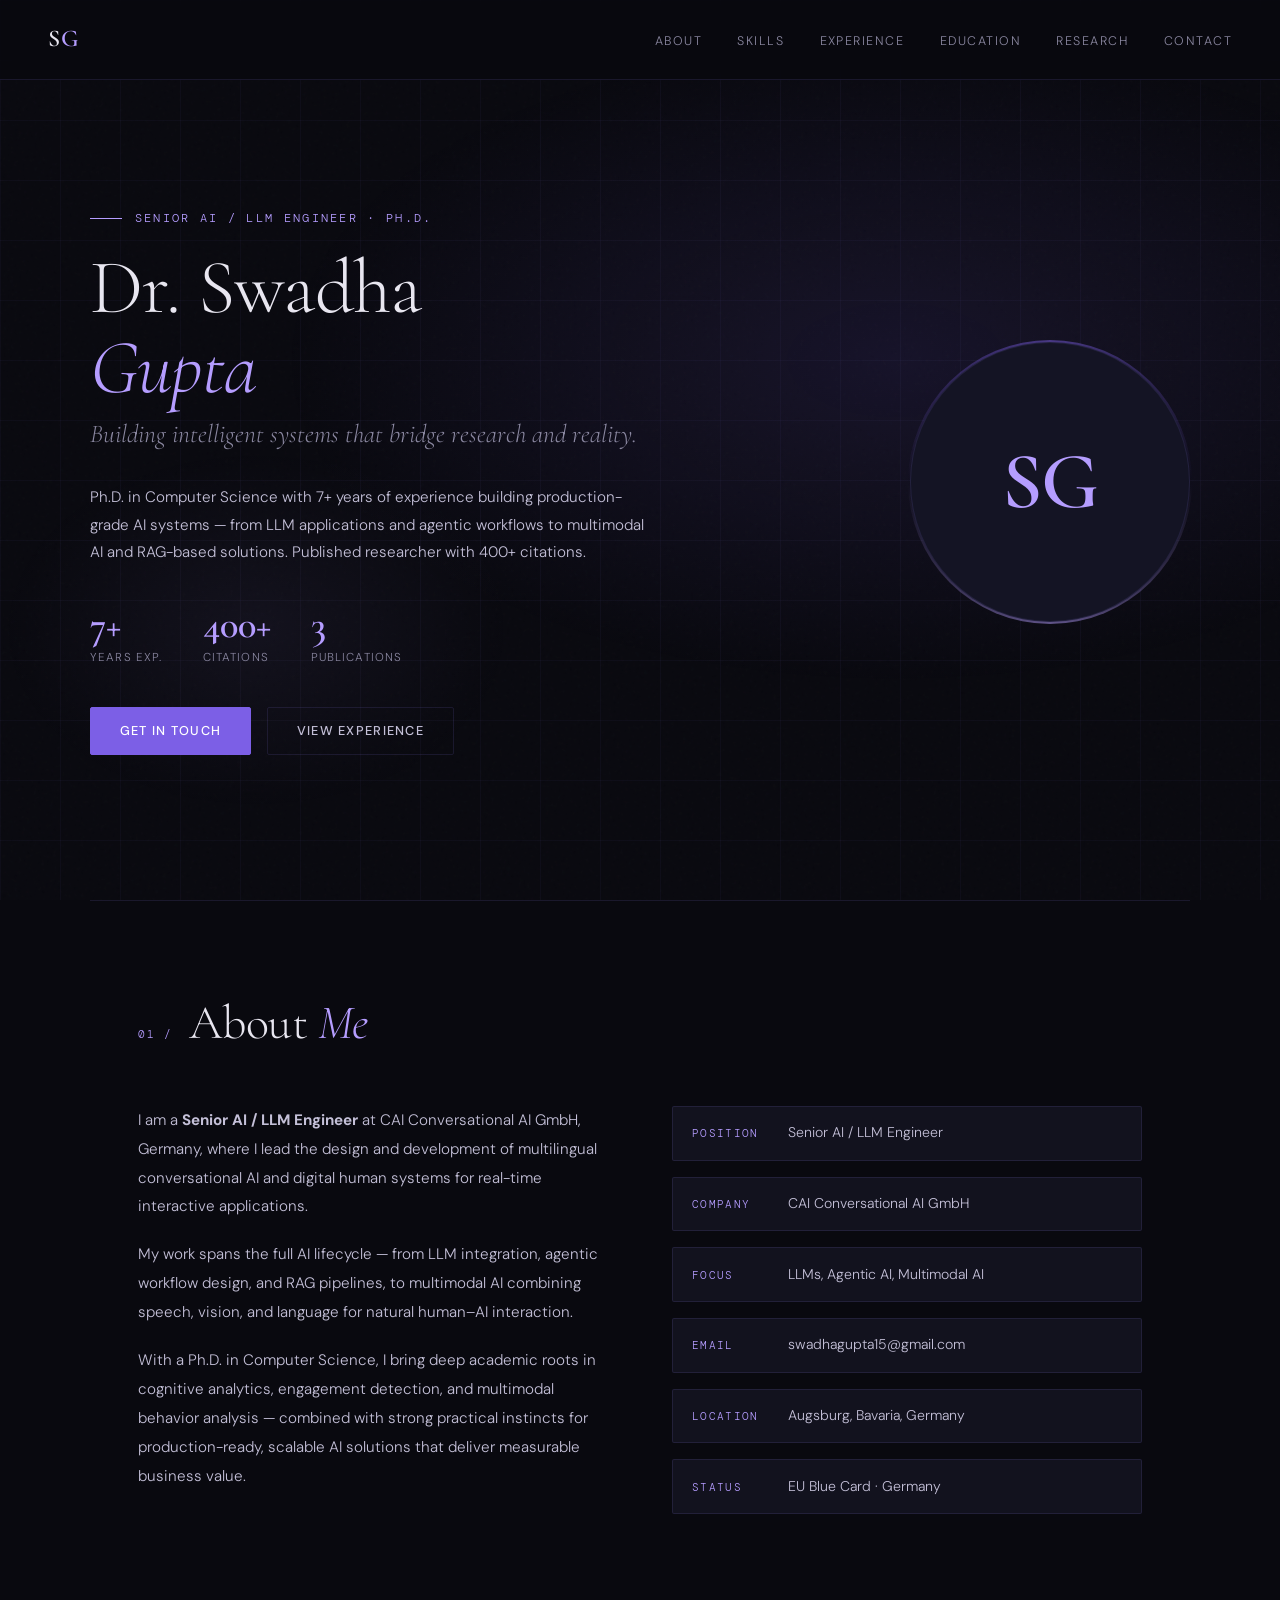
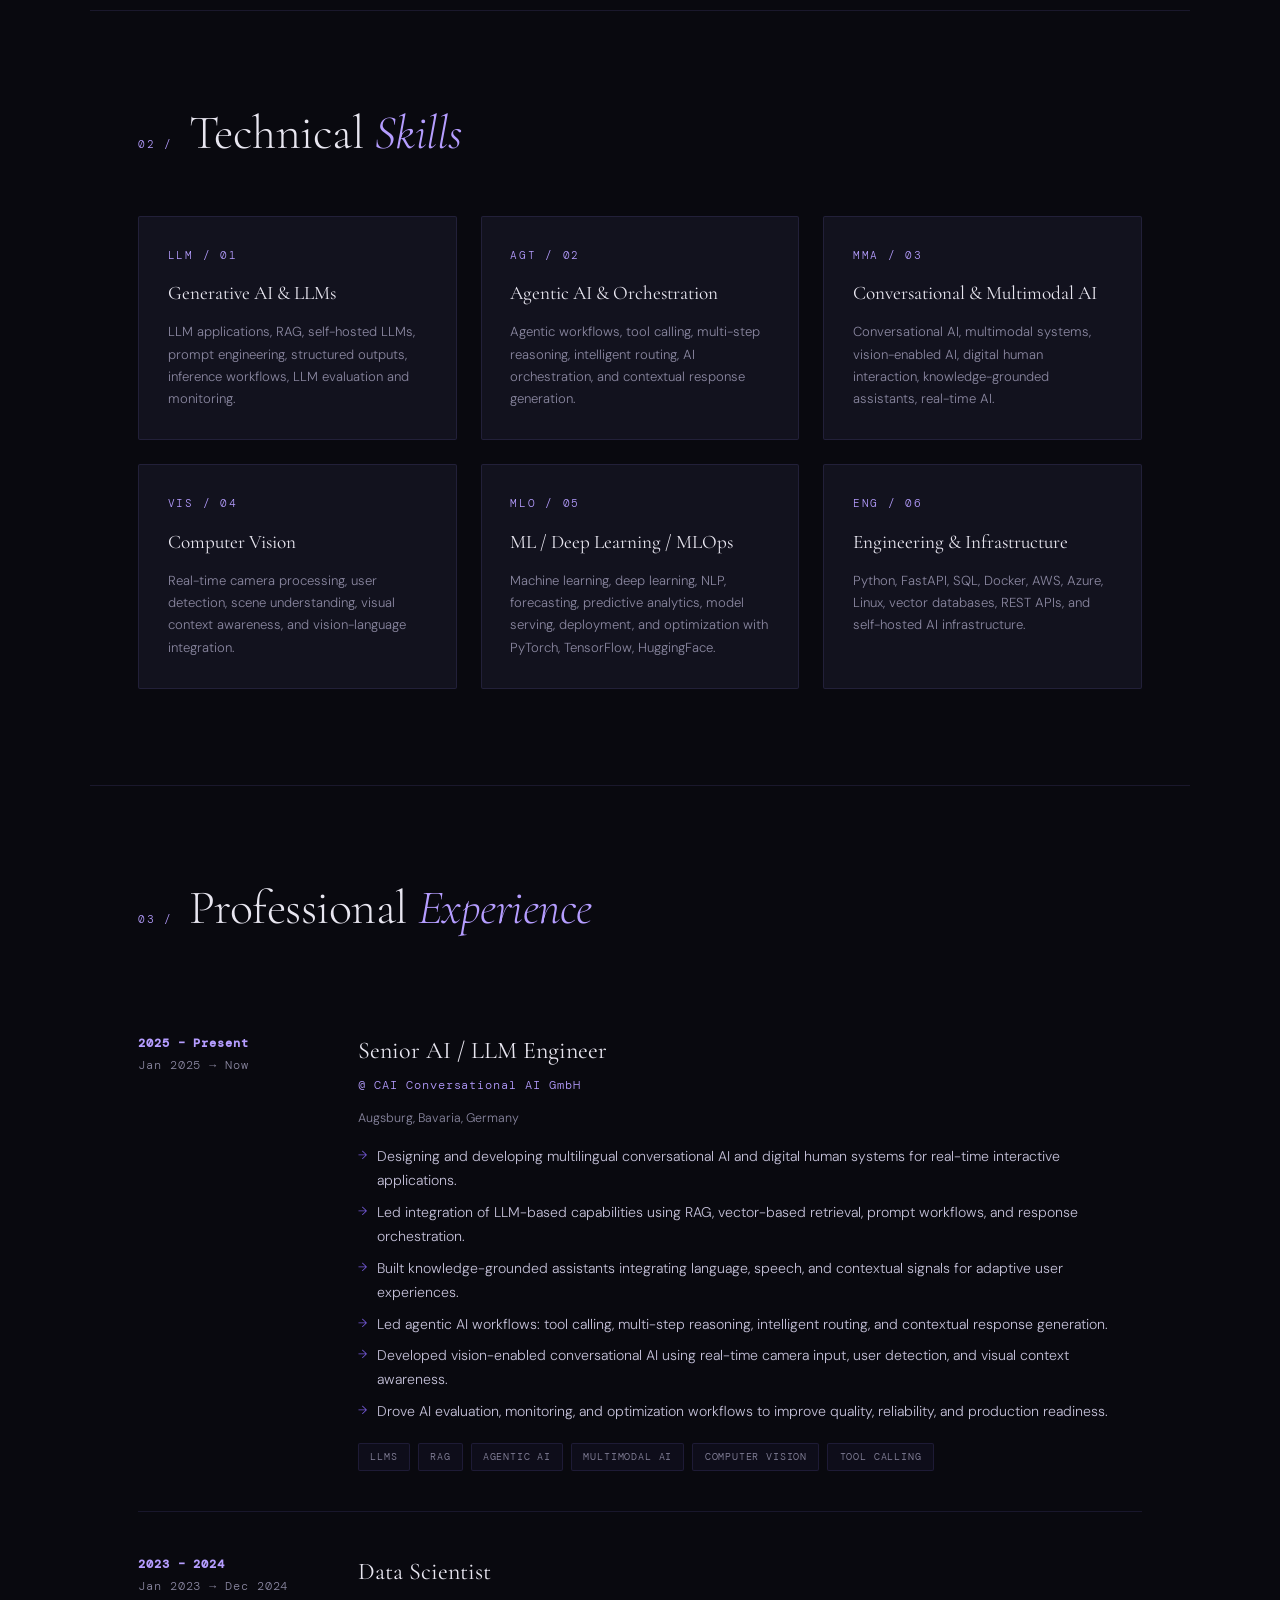
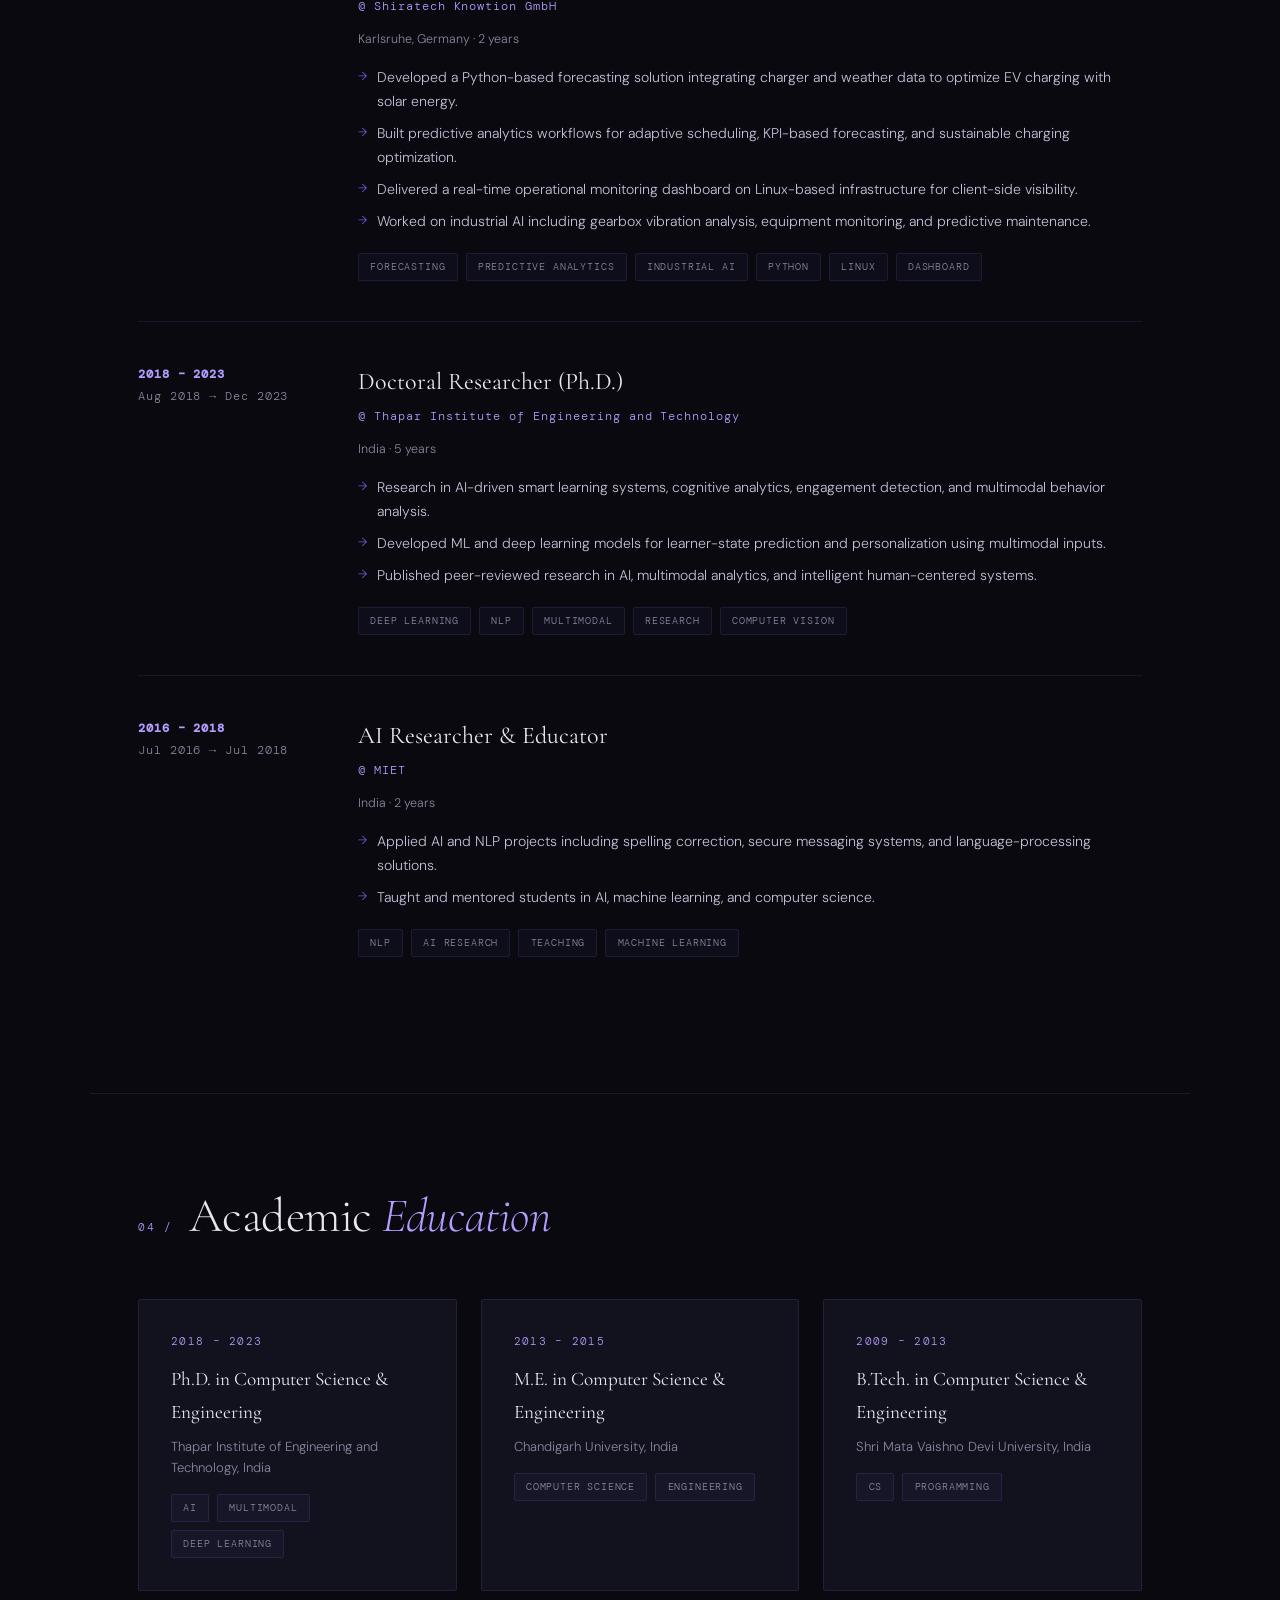
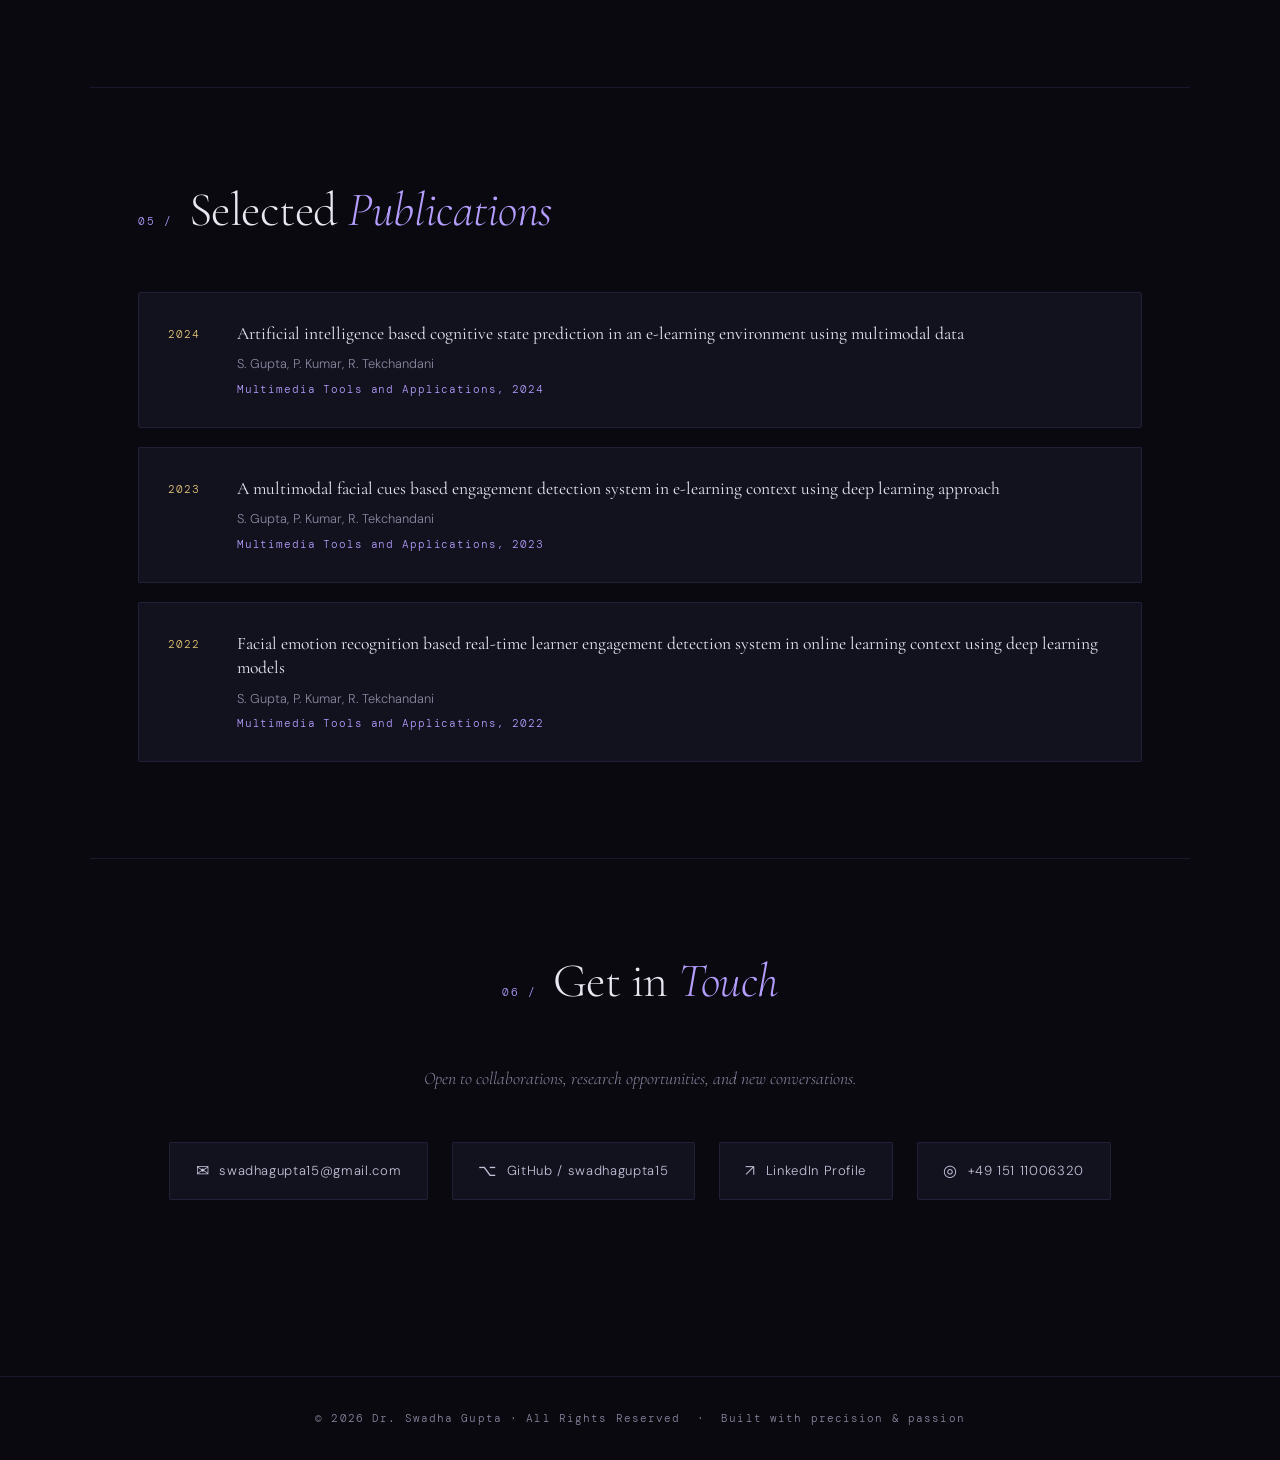
==== index.html @ 98a80d9b "index file added" ====
<!DOCTYPE html>
<html lang="en">
<head>
<meta charset="UTF-8">
<meta name="viewport" content="width=device-width, initial-scale=1.0">
<title>Dr. Swadha Gupta — Senior AI / LLM Engineer</title>
<link rel="preconnect" href="https://fonts.googleapis.com">
<link href="https://fonts.googleapis.com/css2?family=Cormorant+Garamond:ital,wght@0,300;0,400;0,600;1,300;1,400&family=DM+Mono:wght@300;400&family=DM+Sans:wght@300;400;500&display=swap" rel="stylesheet">
<style>
  :root {
    --bg: #09090f;
    --bg2: #0f0f1a;
    --bg3: #141424;
    --card: #12121e;
    --border: rgba(150,130,255,0.12);
    --accent: #b59dff;
    --accent2: #7c5fe6;
    --gold: #e8c97a;
    --text: #e8e6f0;
    --muted: #8a87a0;
    --soft: #c4c0d8;
    --glow: rgba(124, 95, 230, 0.18);
  }

  * { margin: 0; padding: 0; box-sizing: border-box; }

  html { scroll-behavior: smooth; }

  body {
    background: var(--bg);
    color: var(--text);
    font-family: 'DM Sans', sans-serif;
    font-weight: 300;
    overflow-x: hidden;
    line-height: 1.7;
  }

  /* Noise texture overlay */
  body::before {
    content: '';
    position: fixed;
    inset: 0;
    background-image: url("data:image/svg+xml,%3Csvg viewBox='0 0 256 256' xmlns='http://www.w3.org/2000/svg'%3E%3Cfilter id='noise'%3E%3CfeTurbulence type='fractalNoise' baseFrequency='0.9' numOctaves='4' stitchTiles='stitch'/%3E%3C/filter%3E%3Crect width='100%25' height='100%25' filter='url(%23noise)' opacity='0.04'/%3E%3C/svg%3E");
    pointer-events: none;
    z-index: 0;
    opacity: 0.5;
  }

  /* ---- NAV ---- */
  nav {
    position: fixed;
    top: 0; left: 0; right: 0;
    z-index: 100;
    padding: 1.2rem 3rem;
    display: flex;
    align-items: center;
    justify-content: space-between;
    background: rgba(9,9,15,0.85);
    backdrop-filter: blur(18px);
    border-bottom: 1px solid var(--border);
  }

  .nav-logo {
    font-family: 'Cormorant Garamond', serif;
    font-size: 1.5rem;
    font-weight: 600;
    letter-spacing: 0.05em;
    color: var(--text);
    text-decoration: none;
  }

  .nav-logo span { color: var(--accent); }

  .nav-links {
    display: flex;
    gap: 2.2rem;
    list-style: none;
  }

  .nav-links a {
    text-decoration: none;
    color: var(--muted);
    font-size: 0.78rem;
    letter-spacing: 0.12em;
    text-transform: uppercase;
    transition: color 0.2s;
  }

  .nav-links a:hover { color: var(--accent); }

  /* ---- HERO ---- */
  #hero {
    min-height: 100vh;
    display: flex;
    align-items: center;
    padding: 8rem 3rem 4rem;
    position: relative;
    overflow: hidden;
  }

  .hero-bg {
    position: absolute;
    inset: 0;
    background:
      radial-gradient(ellipse 80% 60% at 70% 40%, rgba(124,95,230,0.12) 0%, transparent 60%),
      radial-gradient(ellipse 40% 40% at 20% 70%, rgba(181,157,255,0.06) 0%, transparent 50%);
  }

  .hero-grid-lines {
    position: absolute;
    inset: 0;
    background-image:
      linear-gradient(rgba(150,130,255,0.04) 1px, transparent 1px),
      linear-gradient(90deg, rgba(150,130,255,0.04) 1px, transparent 1px);
    background-size: 60px 60px;
  }

  .hero-inner {
    position: relative;
    z-index: 1;
    max-width: 1100px;
    margin: 0 auto;
    width: 100%;
    display: grid;
    grid-template-columns: 1fr auto;
    gap: 4rem;
    align-items: center;
  }

  .hero-tag {
    font-family: 'DM Mono', monospace;
    font-size: 0.72rem;
    letter-spacing: 0.2em;
    color: var(--accent);
    text-transform: uppercase;
    margin-bottom: 1.2rem;
    display: flex;
    align-items: center;
    gap: 0.8rem;
  }

  .hero-tag::before {
    content: '';
    width: 2rem;
    height: 1px;
    background: var(--accent);
  }

  h1 {
    font-family: 'Cormorant Garamond', serif;
    font-size: clamp(3rem, 6vw, 5.5rem);
    font-weight: 300;
    line-height: 1.05;
    letter-spacing: -0.01em;
    margin-bottom: 0.2rem;
  }

  h1 em {
    font-style: italic;
    color: var(--accent);
  }

  .hero-subtitle {
    font-family: 'Cormorant Garamond', serif;
    font-size: clamp(1.2rem, 2.5vw, 1.6rem);
    font-weight: 300;
    color: var(--muted);
    font-style: italic;
    margin-bottom: 1.8rem;
  }

  .hero-desc {
    font-size: 0.95rem;
    color: var(--soft);
    max-width: 560px;
    line-height: 1.8;
    margin-bottom: 2.5rem;
  }

  .hero-stats {
    display: flex;
    gap: 2.5rem;
    margin-bottom: 2.5rem;
  }

  .stat {
    text-align: left;
  }

  .stat-num {
    font-family: 'Cormorant Garamond', serif;
    font-size: 2.4rem;
    font-weight: 600;
    color: var(--accent);
    line-height: 1;
  }

  .stat-label {
    font-size: 0.72rem;
    letter-spacing: 0.1em;
    color: var(--muted);
    text-transform: uppercase;
    margin-top: 0.2rem;
  }

  .hero-actions {
    display: flex;
    gap: 1rem;
    flex-wrap: wrap;
  }

  .btn {
    padding: 0.75rem 1.8rem;
    font-size: 0.8rem;
    letter-spacing: 0.1em;
    text-transform: uppercase;
    text-decoration: none;
    border-radius: 2px;
    transition: all 0.25s;
    display: inline-block;
    font-family: 'DM Sans', sans-serif;
    font-weight: 500;
  }

  .btn-primary {
    background: var(--accent2);
    color: #fff;
    border: 1px solid var(--accent2);
  }

  .btn-primary:hover {
    background: var(--accent);
    border-color: var(--accent);
    transform: translateY(-2px);
    box-shadow: 0 8px 30px rgba(124,95,230,0.35);
  }

  .btn-outline {
    background: transparent;
    color: var(--soft);
    border: 1px solid var(--border);
  }

  .btn-outline:hover {
    border-color: var(--accent);
    color: var(--accent);
    transform: translateY(-2px);
  }

  .hero-avatar {
    width: 280px;
    height: 280px;
    border-radius: 50%;
    border: 1px solid var(--border);
    background: var(--bg3);
    display: flex;
    align-items: center;
    justify-content: center;
    position: relative;
    flex-shrink: 0;
  }

  .hero-avatar::before {
    content: '';
    position: absolute;
    inset: -3px;
    border-radius: 50%;
    background: conic-gradient(from 0deg, var(--accent2), transparent, var(--accent), transparent, var(--accent2));
    z-index: -1;
    animation: spin 8s linear infinite;
    opacity: 0.5;
  }

  @keyframes spin { to { transform: rotate(360deg); } }

  .avatar-initials {
    font-family: 'Cormorant Garamond', serif;
    font-size: 5rem;
    font-weight: 600;
    color: var(--accent);
    letter-spacing: -0.02em;
  }

  /* ---- SECTIONS ---- */
  section {
    padding: 6rem 3rem;
    max-width: 1100px;
    margin: 0 auto;
  }

  .section-header {
    display: flex;
    align-items: baseline;
    gap: 1rem;
    margin-bottom: 3.5rem;
  }

  .section-num {
    font-family: 'DM Mono', monospace;
    font-size: 0.7rem;
    color: var(--accent);
    letter-spacing: 0.15em;
  }

  h2 {
    font-family: 'Cormorant Garamond', serif;
    font-size: clamp(2rem, 4vw, 3rem);
    font-weight: 300;
    line-height: 1.1;
    letter-spacing: -0.01em;
  }

  h2 em {
    font-style: italic;
    color: var(--accent);
  }

  /* ---- ABOUT ---- */
  #about { border-top: 1px solid var(--border); }

  .about-grid {
    display: grid;
    grid-template-columns: 1fr 1fr;
    gap: 4rem;
  }

  .about-text p {
    font-size: 0.95rem;
    color: var(--soft);
    line-height: 1.9;
    margin-bottom: 1.2rem;
  }

  .about-details {
    display: flex;
    flex-direction: column;
    gap: 1rem;
  }

  .detail-row {
    display: flex;
    align-items: baseline;
    gap: 1rem;
    padding: 0.9rem 1.2rem;
    border: 1px solid var(--border);
    border-radius: 2px;
    background: var(--card);
  }

  .detail-key {
    font-family: 'DM Mono', monospace;
    font-size: 0.68rem;
    color: var(--accent);
    letter-spacing: 0.12em;
    text-transform: uppercase;
    min-width: 80px;
  }

  .detail-val {
    font-size: 0.88rem;
    color: var(--soft);
  }

  /* ---- SKILLS ---- */
  #skills { border-top: 1px solid var(--border); }

  .skills-grid {
    display: grid;
    grid-template-columns: repeat(3, 1fr);
    gap: 1.5rem;
  }

  .skill-card {
    padding: 1.8rem;
    border: 1px solid var(--border);
    border-radius: 2px;
    background: var(--card);
    transition: all 0.3s;
    position: relative;
    overflow: hidden;
  }

  .skill-card::before {
    content: '';
    position: absolute;
    top: 0; left: 0;
    width: 3px; height: 100%;
    background: var(--accent2);
    opacity: 0;
    transition: opacity 0.3s;
  }

  .skill-card:hover {
    border-color: rgba(150,130,255,0.25);
    transform: translateY(-3px);
    box-shadow: 0 12px 40px rgba(124,95,230,0.12);
  }

  .skill-card:hover::before { opacity: 1; }

  .skill-icon {
    font-family: 'DM Mono', monospace;
    font-size: 0.7rem;
    color: var(--accent);
    letter-spacing: 0.15em;
    margin-bottom: 0.8rem;
    display: flex;
    align-items: center;
    gap: 0.5rem;
  }

  .skill-card h3 {
    font-family: 'Cormorant Garamond', serif;
    font-size: 1.2rem;
    font-weight: 400;
    margin-bottom: 0.7rem;
    color: var(--text);
  }

  .skill-card p {
    font-size: 0.82rem;
    color: var(--muted);
    line-height: 1.7;
  }

  /* ---- EXPERIENCE ---- */
  #experience { border-top: 1px solid var(--border); }

  .exp-list { display: flex; flex-direction: column; gap: 0; }

  .exp-item {
    display: grid;
    grid-template-columns: 180px 1fr;
    gap: 2.5rem;
    padding: 2.5rem 0;
    border-bottom: 1px solid var(--border);
    position: relative;
  }

  .exp-item:last-child { border-bottom: none; }

  .exp-date {
    font-family: 'DM Mono', monospace;
    font-size: 0.72rem;
    color: var(--muted);
    letter-spacing: 0.08em;
    padding-top: 0.2rem;
    line-height: 1.6;
  }

  .exp-date strong {
    display: block;
    color: var(--accent);
    font-size: 0.78rem;
    margin-bottom: 0.2rem;
  }

  .exp-body h3 {
    font-family: 'Cormorant Garamond', serif;
    font-size: 1.5rem;
    font-weight: 400;
    margin-bottom: 0.2rem;
  }

  .exp-company {
    font-family: 'DM Mono', monospace;
    font-size: 0.75rem;
    color: var(--accent);
    letter-spacing: 0.08em;
    margin-bottom: 0.8rem;
  }

  .exp-loc {
    font-size: 0.78rem;
    color: var(--muted);
    margin-bottom: 1rem;
  }

  .exp-points { list-style: none; margin-bottom: 1.2rem; }

  .exp-points li {
    font-size: 0.88rem;
    color: var(--soft);
    line-height: 1.7;
    margin-bottom: 0.5rem;
    padding-left: 1.2rem;
    position: relative;
  }

  .exp-points li::before {
    content: '→';
    position: absolute;
    left: 0;
    color: var(--accent2);
    font-size: 0.75rem;
  }

  .tags {
    display: flex;
    flex-wrap: wrap;
    gap: 0.5rem;
    margin-top: 1rem;
  }

  .tag {
    font-family: 'DM Mono', monospace;
    font-size: 0.65rem;
    letter-spacing: 0.08em;
    padding: 0.25rem 0.7rem;
    border: 1px solid var(--border);
    border-radius: 2px;
    color: var(--muted);
    text-transform: uppercase;
    background: rgba(124,95,230,0.05);
  }

  /* ---- EDUCATION ---- */
  #education { border-top: 1px solid var(--border); }

  .edu-grid {
    display: grid;
    grid-template-columns: repeat(3, 1fr);
    gap: 1.5rem;
  }

  .edu-card {
    padding: 2rem;
    border: 1px solid var(--border);
    background: var(--card);
    border-radius: 2px;
    transition: all 0.3s;
  }

  .edu-card:hover {
    border-color: rgba(150,130,255,0.25);
    transform: translateY(-3px);
  }

  .edu-year {
    font-family: 'DM Mono', monospace;
    font-size: 0.68rem;
    color: var(--accent);
    letter-spacing: 0.12em;
    margin-bottom: 0.8rem;
  }

  .edu-card h3 {
    font-family: 'Cormorant Garamond', serif;
    font-size: 1.2rem;
    font-weight: 400;
    margin-bottom: 0.5rem;
  }

  .edu-inst {
    font-size: 0.82rem;
    color: var(--muted);
    line-height: 1.6;
  }

  /* ---- PUBLICATIONS ---- */
  #publications { border-top: 1px solid var(--border); }

  .pub-list { display: flex; flex-direction: column; gap: 1.2rem; }

  .pub-item {
    padding: 1.8rem;
    border: 1px solid var(--border);
    background: var(--card);
    border-radius: 2px;
    display: grid;
    grid-template-columns: auto 1fr;
    gap: 1.5rem;
    align-items: start;
    transition: all 0.3s;
  }

  .pub-item:hover {
    border-color: rgba(150,130,255,0.25);
    transform: translateX(4px);
  }

  .pub-year {
    font-family: 'DM Mono', monospace;
    font-size: 0.7rem;
    color: var(--gold);
    letter-spacing: 0.1em;
    min-width: 45px;
    padding-top: 0.2rem;
  }

  .pub-item h3 {
    font-family: 'Cormorant Garamond', serif;
    font-size: 1.1rem;
    font-weight: 400;
    margin-bottom: 0.4rem;
    line-height: 1.4;
  }

  .pub-authors {
    font-size: 0.8rem;
    color: var(--muted);
    margin-bottom: 0.3rem;
  }

  .pub-journal {
    font-family: 'DM Mono', monospace;
    font-size: 0.68rem;
    color: var(--accent);
    letter-spacing: 0.08em;
  }

  /* ---- CONTACT ---- */
  #contact {
    border-top: 1px solid var(--border);
    text-align: center;
    padding: 6rem 3rem 8rem;
  }

  #contact .section-header { justify-content: center; }

  .contact-subtitle {
    font-family: 'Cormorant Garamond', serif;
    font-size: 1.1rem;
    font-style: italic;
    color: var(--muted);
    margin-bottom: 3rem;
  }

  .contact-links {
    display: flex;
    justify-content: center;
    gap: 1.5rem;
    flex-wrap: wrap;
    margin-bottom: 3rem;
  }

  .contact-link {
    display: flex;
    align-items: center;
    gap: 0.6rem;
    padding: 0.9rem 1.6rem;
    border: 1px solid var(--border);
    border-radius: 2px;
    text-decoration: none;
    color: var(--soft);
    font-size: 0.82rem;
    background: var(--card);
    transition: all 0.25s;
    letter-spacing: 0.05em;
  }

  .contact-link:hover {
    border-color: var(--accent);
    color: var(--accent);
    transform: translateY(-2px);
    box-shadow: 0 8px 25px rgba(124,95,230,0.15);
  }

  .contact-icon {
    font-size: 1rem;
  }

  /* ---- FOOTER ---- */
  footer {
    text-align: center;
    padding: 2rem;
    border-top: 1px solid var(--border);
    font-family: 'DM Mono', monospace;
    font-size: 0.7rem;
    color: var(--muted);
    letter-spacing: 0.1em;
  }

  footer a { color: var(--accent); text-decoration: none; }

  /* ---- ANIMATIONS ---- */
  @keyframes fadeUp {
    from { opacity: 0; transform: translateY(30px); }
    to { opacity: 1; transform: translateY(0); }
  }

  .hero-inner > * {
    animation: fadeUp 0.8s ease forwards;
    opacity: 0;
  }

  .hero-left { animation-delay: 0.1s !important; }
  .hero-right { animation-delay: 0.4s !important; }

  /* Scroll indicator */
  .scroll-line {
    position: fixed;
    top: 0; left: 0;
    height: 2px;
    background: linear-gradient(90deg, var(--accent2), var(--accent));
    z-index: 200;
    transition: width 0.1s;
    width: 0%;
  }

  /* Responsive */
  @media (max-width: 900px) {
    nav { padding: 1rem 1.5rem; }
    .nav-links { display: none; }
    section { padding: 4rem 1.5rem; }
    #hero { padding: 6rem 1.5rem 3rem; }
    .hero-inner { grid-template-columns: 1fr; gap: 2rem; }
    .hero-avatar { width: 200px; height: 200px; margin: 0 auto; }
    .hero-right { order: -1; }
    .avatar-initials { font-size: 3.5rem; }
    .about-grid { grid-template-columns: 1fr; }
    .skills-grid { grid-template-columns: 1fr 1fr; }
    .edu-grid { grid-template-columns: 1fr; }
    .exp-item { grid-template-columns: 1fr; gap: 0.5rem; }
  }

  @media (max-width: 600px) {
    .skills-grid { grid-template-columns: 1fr; }
    .hero-stats { gap: 1.5rem; }
    h1 { font-size: 2.5rem; }
  }
</style>
</head>
<body>

<div class="scroll-line" id="scrollLine"></div>

<nav>
  <a href="#hero" class="nav-logo">S<span>G</span></a>
  <ul class="nav-links">
    <li><a href="#about">About</a></li>
    <li><a href="#skills">Skills</a></li>
    <li><a href="#experience">Experience</a></li>
    <li><a href="#education">Education</a></li>
    <li><a href="#publications">Research</a></li>
    <li><a href="#contact">Contact</a></li>
  </ul>
</nav>

<!-- HERO -->
<div id="hero">
  <div class="hero-bg"></div>
  <div class="hero-grid-lines"></div>
  <div class="hero-inner">
    <div class="hero-left">
      <div class="hero-tag">Senior AI / LLM Engineer · Ph.D.</div>
      <h1>Dr. Swadha<br><em>Gupta</em></h1>
      <p class="hero-subtitle">Building intelligent systems that bridge research and reality.</p>
      <p class="hero-desc">
        Ph.D. in Computer Science with 7+ years of experience building production-grade AI systems — from LLM applications and agentic workflows to multimodal AI and RAG-based solutions. Published researcher with 400+ citations.
      </p>
      <div class="hero-stats">
        <div class="stat">
          <div class="stat-num">7+</div>
          <div class="stat-label">Years Exp.</div>
        </div>
        <div class="stat">
          <div class="stat-num">400+</div>
          <div class="stat-label">Citations</div>
        </div>
        <div class="stat">
          <div class="stat-num">3</div>
          <div class="stat-label">Publications</div>
        </div>
      </div>
      <div class="hero-actions">
        <a href="#contact" class="btn btn-primary">Get in Touch</a>
        <a href="#experience" class="btn btn-outline">View Experience</a>
      </div>
    </div>
    <div class="hero-right">
      <div class="hero-avatar">
        <span class="avatar-initials">SG</span>
      </div>
    </div>
  </div>
</div>

<!-- ABOUT -->
<section id="about">
  <div class="section-header">
    <span class="section-num">01 /</span>
    <h2>About <em>Me</em></h2>
  </div>
  <div class="about-grid">
    <div class="about-text">
      <p>
        I am a <strong>Senior AI / LLM Engineer</strong> at CAI Conversational AI GmbH, Germany, where I lead the design and development of multilingual conversational AI and digital human systems for real-time interactive applications.
      </p>
      <p>
        My work spans the full AI lifecycle — from LLM integration, agentic workflow design, and RAG pipelines, to multimodal AI combining speech, vision, and language for natural human–AI interaction.
      </p>
      <p>
        With a Ph.D. in Computer Science, I bring deep academic roots in cognitive analytics, engagement detection, and multimodal behavior analysis — combined with strong practical instincts for production-ready, scalable AI solutions that deliver measurable business value.
      </p>
    </div>
    <div class="about-details">
      <div class="detail-row">
        <span class="detail-key">Position</span>
        <span class="detail-val">Senior AI / LLM Engineer</span>
      </div>
      <div class="detail-row">
        <span class="detail-key">Company</span>
        <span class="detail-val">CAI Conversational AI GmbH</span>
      </div>
      <div class="detail-row">
        <span class="detail-key">Focus</span>
        <span class="detail-val">LLMs, Agentic AI, Multimodal AI</span>
      </div>
      <div class="detail-row">
        <span class="detail-key">Email</span>
        <span class="detail-val">swadhagupta15@gmail.com</span>
      </div>
      <div class="detail-row">
        <span class="detail-key">Location</span>
        <span class="detail-val">Augsburg, Bavaria, Germany</span>
      </div>
      <div class="detail-row">
        <span class="detail-key">Status</span>
        <span class="detail-val">EU Blue Card · Germany</span>
      </div>
    </div>
  </div>
</section>

<!-- SKILLS -->
<section id="skills">
  <div class="section-header">
    <span class="section-num">02 /</span>
    <h2>Technical <em>Skills</em></h2>
  </div>
  <div class="skills-grid">
    <div class="skill-card">
      <div class="skill-icon">LLM / 01</div>
      <h3>Generative AI & LLMs</h3>
      <p>LLM applications, RAG, self-hosted LLMs, prompt engineering, structured outputs, inference workflows, LLM evaluation and monitoring.</p>
    </div>
    <div class="skill-card">
      <div class="skill-icon">AGT / 02</div>
      <h3>Agentic AI & Orchestration</h3>
      <p>Agentic workflows, tool calling, multi-step reasoning, intelligent routing, AI orchestration, and contextual response generation.</p>
    </div>
    <div class="skill-card">
      <div class="skill-icon">MMA / 03</div>
      <h3>Conversational & Multimodal AI</h3>
      <p>Conversational AI, multimodal systems, vision-enabled AI, digital human interaction, knowledge-grounded assistants, real-time AI.</p>
    </div>
    <div class="skill-card">
      <div class="skill-icon">VIS / 04</div>
      <h3>Computer Vision</h3>
      <p>Real-time camera processing, user detection, scene understanding, visual context awareness, and vision-language integration.</p>
    </div>
    <div class="skill-card">
      <div class="skill-icon">MLO / 05</div>
      <h3>ML / Deep Learning / MLOps</h3>
      <p>Machine learning, deep learning, NLP, forecasting, predictive analytics, model serving, deployment, and optimization with PyTorch, TensorFlow, HuggingFace.</p>
    </div>
    <div class="skill-card">
      <div class="skill-icon">ENG / 06</div>
      <h3>Engineering & Infrastructure</h3>
      <p>Python, FastAPI, SQL, Docker, AWS, Azure, Linux, vector databases, REST APIs, and self-hosted AI infrastructure.</p>
    </div>
  </div>
</section>

<!-- EXPERIENCE -->
<section id="experience">
  <div class="section-header">
    <span class="section-num">03 /</span>
    <h2>Professional <em>Experience</em></h2>
  </div>
  <div class="exp-list">

    <div class="exp-item">
      <div class="exp-date">
        <strong>2025 – Present</strong>
        Jan 2025 → Now
      </div>
      <div class="exp-body">
        <h3>Senior AI / LLM Engineer</h3>
        <div class="exp-company">@ CAI Conversational AI GmbH</div>
        <div class="exp-loc">Augsburg, Bavaria, Germany</div>
        <ul class="exp-points">
          <li>Designing and developing multilingual conversational AI and digital human systems for real-time interactive applications.</li>
          <li>Led integration of LLM-based capabilities using RAG, vector-based retrieval, prompt workflows, and response orchestration.</li>
          <li>Built knowledge-grounded assistants integrating language, speech, and contextual signals for adaptive user experiences.</li>
          <li>Led agentic AI workflows: tool calling, multi-step reasoning, intelligent routing, and contextual response generation.</li>
          <li>Developed vision-enabled conversational AI using real-time camera input, user detection, and visual context awareness.</li>
          <li>Drove AI evaluation, monitoring, and optimization workflows to improve quality, reliability, and production readiness.</li>
        </ul>
        <div class="tags">
          <span class="tag">LLMs</span>
          <span class="tag">RAG</span>
          <span class="tag">Agentic AI</span>
          <span class="tag">Multimodal AI</span>
          <span class="tag">Computer Vision</span>
          <span class="tag">Tool Calling</span>
        </div>
      </div>
    </div>

    <div class="exp-item">
      <div class="exp-date">
        <strong>2023 – 2024</strong>
        Jan 2023 → Dec 2024
      </div>
      <div class="exp-body">
        <h3>Data Scientist</h3>
        <div class="exp-company">@ Shiratech Knowtion GmbH</div>
        <div class="exp-loc">Karlsruhe, Germany · 2 years</div>
        <ul class="exp-points">
          <li>Developed a Python-based forecasting solution integrating charger and weather data to optimize EV charging with solar energy.</li>
          <li>Built predictive analytics workflows for adaptive scheduling, KPI-based forecasting, and sustainable charging optimization.</li>
          <li>Delivered a real-time operational monitoring dashboard on Linux-based infrastructure for client-side visibility.</li>
          <li>Worked on industrial AI including gearbox vibration analysis, equipment monitoring, and predictive maintenance.</li>
        </ul>
        <div class="tags">
          <span class="tag">Forecasting</span>
          <span class="tag">Predictive Analytics</span>
          <span class="tag">Industrial AI</span>
          <span class="tag">Python</span>
          <span class="tag">Linux</span>
          <span class="tag">Dashboard</span>
        </div>
      </div>
    </div>

    <div class="exp-item">
      <div class="exp-date">
        <strong>2018 – 2023</strong>
        Aug 2018 → Dec 2023
      </div>
      <div class="exp-body">
        <h3>Doctoral Researcher (Ph.D.)</h3>
        <div class="exp-company">@ Thapar Institute of Engineering and Technology</div>
        <div class="exp-loc">India · 5 years</div>
        <ul class="exp-points">
          <li>Research in AI-driven smart learning systems, cognitive analytics, engagement detection, and multimodal behavior analysis.</li>
          <li>Developed ML and deep learning models for learner-state prediction and personalization using multimodal inputs.</li>
          <li>Published peer-reviewed research in AI, multimodal analytics, and intelligent human-centered systems.</li>
        </ul>
        <div class="tags">
          <span class="tag">Deep Learning</span>
          <span class="tag">NLP</span>
          <span class="tag">Multimodal</span>
          <span class="tag">Research</span>
          <span class="tag">Computer Vision</span>
        </div>
      </div>
    </div>

    <div class="exp-item">
      <div class="exp-date">
        <strong>2016 – 2018</strong>
        Jul 2016 → Jul 2018
      </div>
      <div class="exp-body">
        <h3>AI Researcher & Educator</h3>
        <div class="exp-company">@ MIET</div>
        <div class="exp-loc">India · 2 years</div>
        <ul class="exp-points">
          <li>Applied AI and NLP projects including spelling correction, secure messaging systems, and language-processing solutions.</li>
          <li>Taught and mentored students in AI, machine learning, and computer science.</li>
        </ul>
        <div class="tags">
          <span class="tag">NLP</span>
          <span class="tag">AI Research</span>
          <span class="tag">Teaching</span>
          <span class="tag">Machine Learning</span>
        </div>
      </div>
    </div>

  </div>
</section>

<!-- EDUCATION -->
<section id="education">
  <div class="section-header">
    <span class="section-num">04 /</span>
    <h2>Academic <em>Education</em></h2>
  </div>
  <div class="edu-grid">
    <div class="edu-card">
      <div class="edu-year">2018 – 2023</div>
      <h3>Ph.D. in Computer Science & Engineering</h3>
      <div class="edu-inst">Thapar Institute of Engineering and Technology, India</div>
      <div class="tags" style="margin-top:1rem;">
        <span class="tag">AI</span>
        <span class="tag">Multimodal</span>
        <span class="tag">Deep Learning</span>
      </div>
    </div>
    <div class="edu-card">
      <div class="edu-year">2013 – 2015</div>
      <h3>M.E. in Computer Science & Engineering</h3>
      <div class="edu-inst">Chandigarh University, India</div>
      <div class="tags" style="margin-top:1rem;">
        <span class="tag">Computer Science</span>
        <span class="tag">Engineering</span>
      </div>
    </div>
    <div class="edu-card">
      <div class="edu-year">2009 – 2013</div>
      <h3>B.Tech. in Computer Science & Engineering</h3>
      <div class="edu-inst">Shri Mata Vaishno Devi University, India</div>
      <div class="tags" style="margin-top:1rem;">
        <span class="tag">CS</span>
        <span class="tag">Programming</span>
      </div>
    </div>
  </div>
</section>

<!-- PUBLICATIONS -->
<section id="publications">
  <div class="section-header">
    <span class="section-num">05 /</span>
    <h2>Selected <em>Publications</em></h2>
  </div>
  <div class="pub-list">
    <div class="pub-item">
      <div class="pub-year">2024</div>
      <div>
        <h3>Artificial intelligence based cognitive state prediction in an e-learning environment using multimodal data</h3>
        <div class="pub-authors">S. Gupta, P. Kumar, R. Tekchandani</div>
        <div class="pub-journal">Multimedia Tools and Applications, 2024</div>
      </div>
    </div>
    <div class="pub-item">
      <div class="pub-year">2023</div>
      <div>
        <h3>A multimodal facial cues based engagement detection system in e-learning context using deep learning approach</h3>
        <div class="pub-authors">S. Gupta, P. Kumar, R. Tekchandani</div>
        <div class="pub-journal">Multimedia Tools and Applications, 2023</div>
      </div>
    </div>
    <div class="pub-item">
      <div class="pub-year">2022</div>
      <div>
        <h3>Facial emotion recognition based real-time learner engagement detection system in online learning context using deep learning models</h3>
        <div class="pub-authors">S. Gupta, P. Kumar, R. Tekchandani</div>
        <div class="pub-journal">Multimedia Tools and Applications, 2022</div>
      </div>
    </div>
  </div>
</section>

<!-- CONTACT -->
<section id="contact">
  <div class="section-header">
    <span class="section-num">06 /</span>
    <h2>Get in <em>Touch</em></h2>
  </div>
  <p class="contact-subtitle">Open to collaborations, research opportunities, and new conversations.</p>
  <div class="contact-links">
    <a href="mailto:swadhagupta15@gmail.com" class="contact-link">
      <span class="contact-icon">✉</span> swadhagupta15@gmail.com
    </a>
    <a href="https://github.com/swadhagupta15" target="_blank" class="contact-link">
      <span class="contact-icon">⌥</span> GitHub / swadhagupta15
    </a>
    <a href="https://www.linkedin.com/in/swadha-gupta" target="_blank" class="contact-link">
      <span class="contact-icon">↗</span> LinkedIn Profile
    </a>
    <a href="tel:+4915111006320" class="contact-link">
      <span class="contact-icon">◎</span> +49 151 11006320
    </a>
  </div>
</section>

<footer>
  © 2026 Dr. Swadha Gupta · All Rights Reserved &nbsp;·&nbsp; Built with precision &amp; passion
</footer>

<script>
  // Scroll progress bar
  window.addEventListener('scroll', () => {
    const winScroll = document.documentElement.scrollTop;
    const height = document.documentElement.scrollHeight - document.documentElement.clientHeight;
    const scrolled = (winScroll / height) * 100;
    document.getElementById('scrollLine').style.width = scrolled + '%';
  });

  // Fade-in on scroll
  const observer = new IntersectionObserver((entries) => {
    entries.forEach(entry => {
      if (entry.isIntersecting) {
        entry.target.style.animation = 'fadeUp 0.6s ease forwards';
        entry.target.style.opacity = '0';
        observer.unobserve(entry.target);
      }
    });
  }, { threshold: 0.1 });

  document.querySelectorAll('.skill-card, .exp-item, .edu-card, .pub-item, .detail-row').forEach(el => {
    el.style.opacity = '0';
    observer.observe(el);
  });
</script>
</body>
</html>
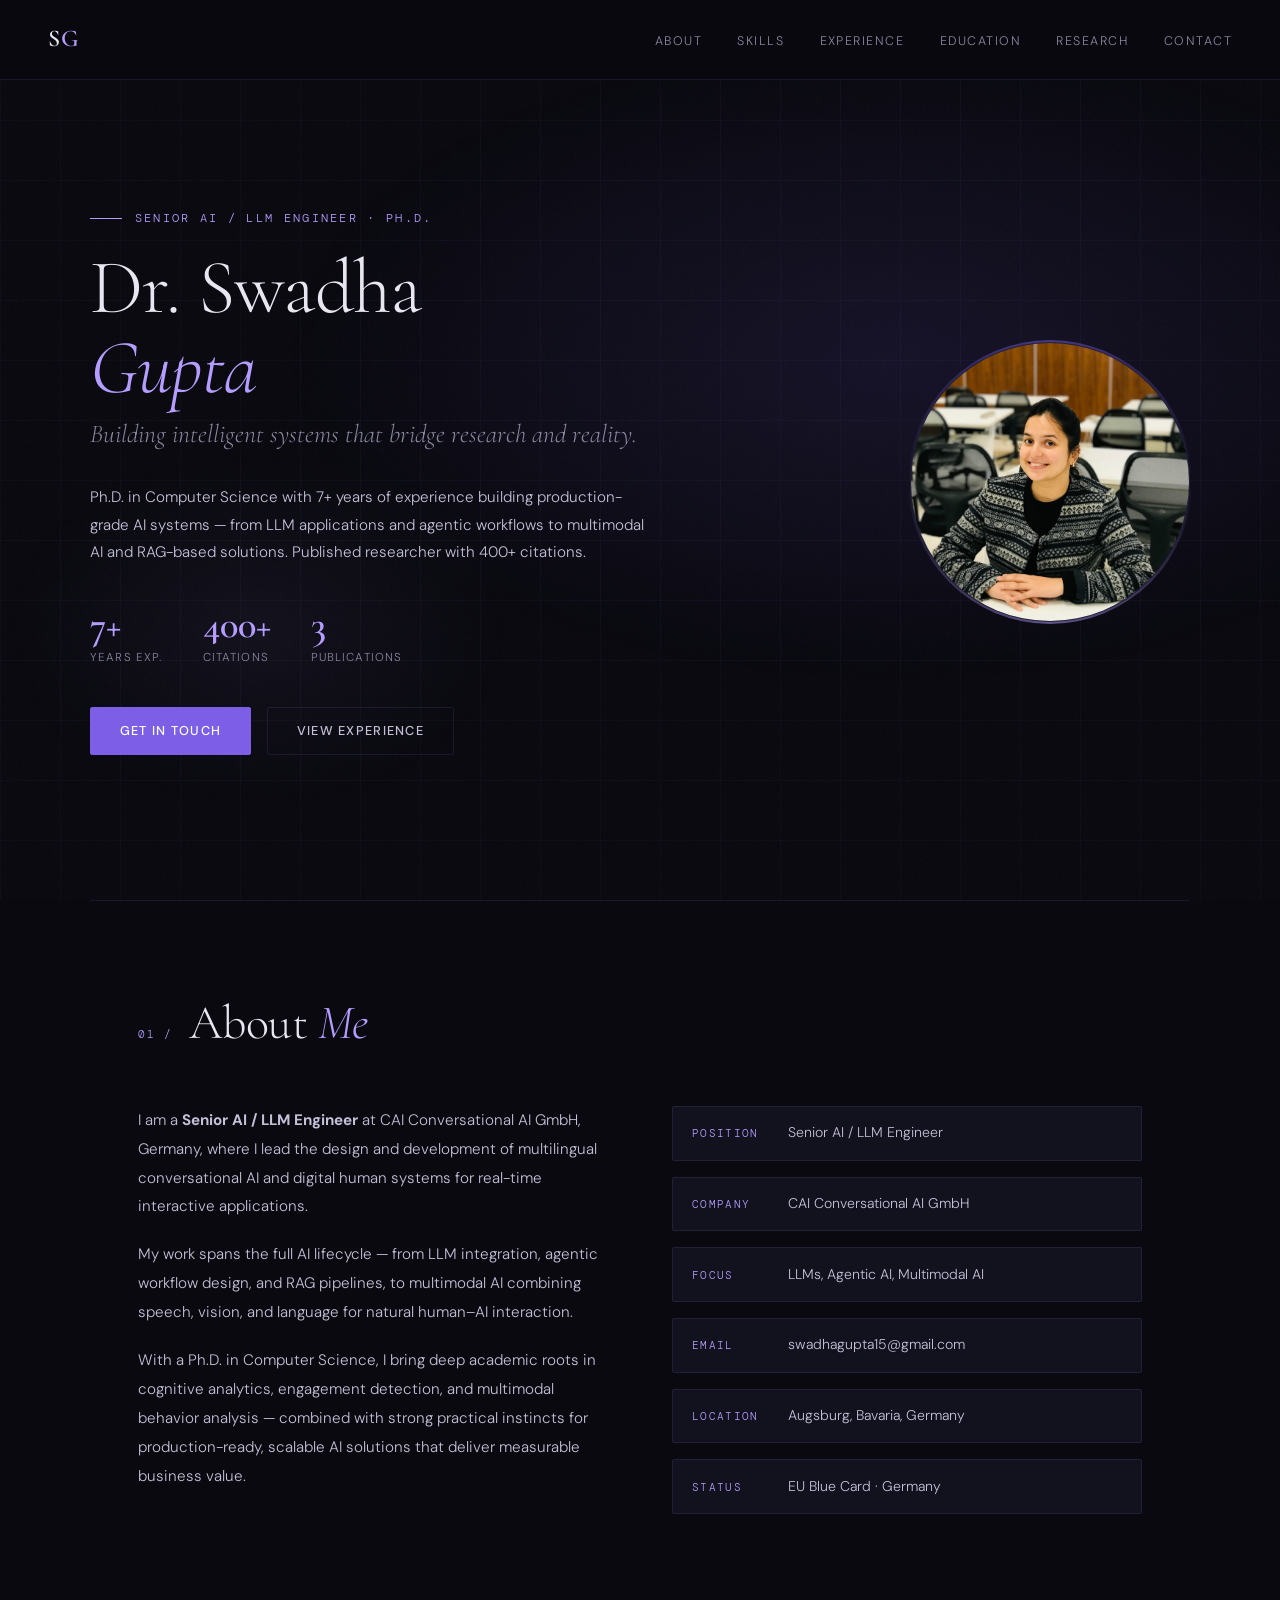
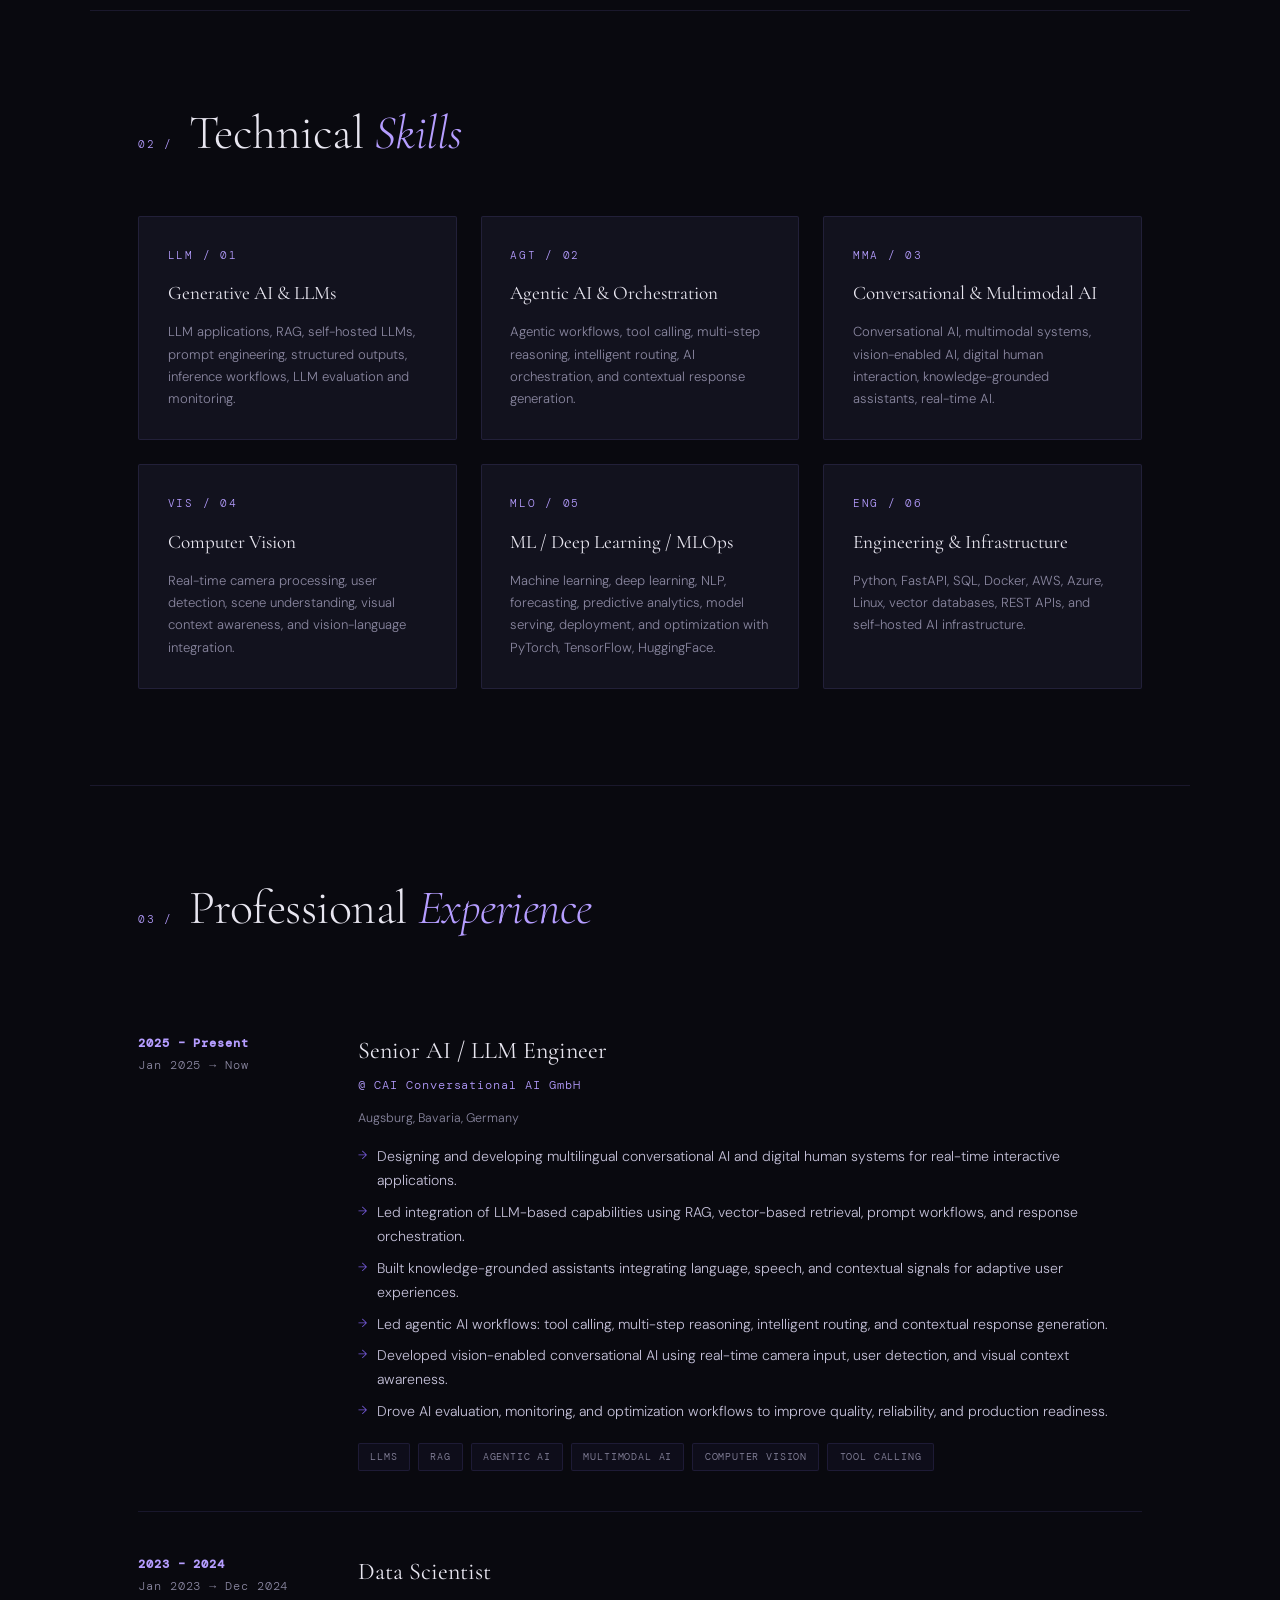
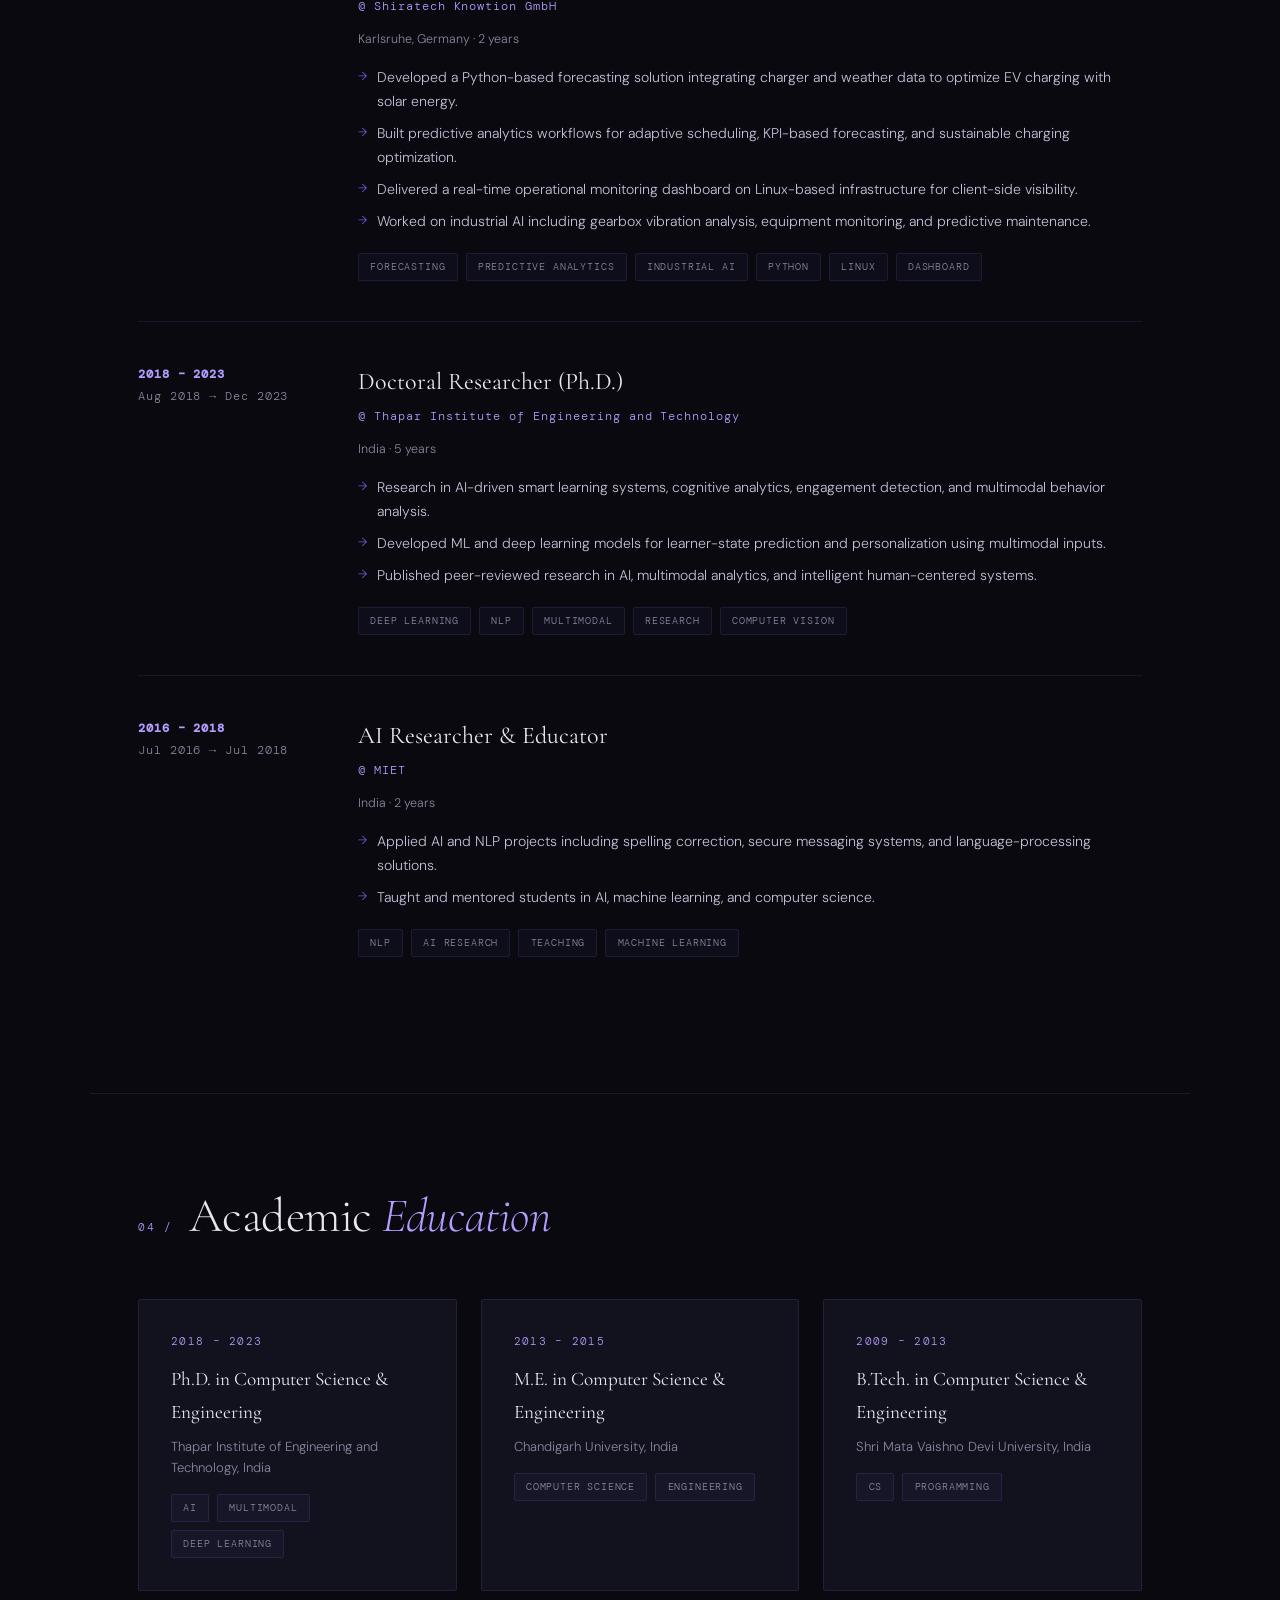
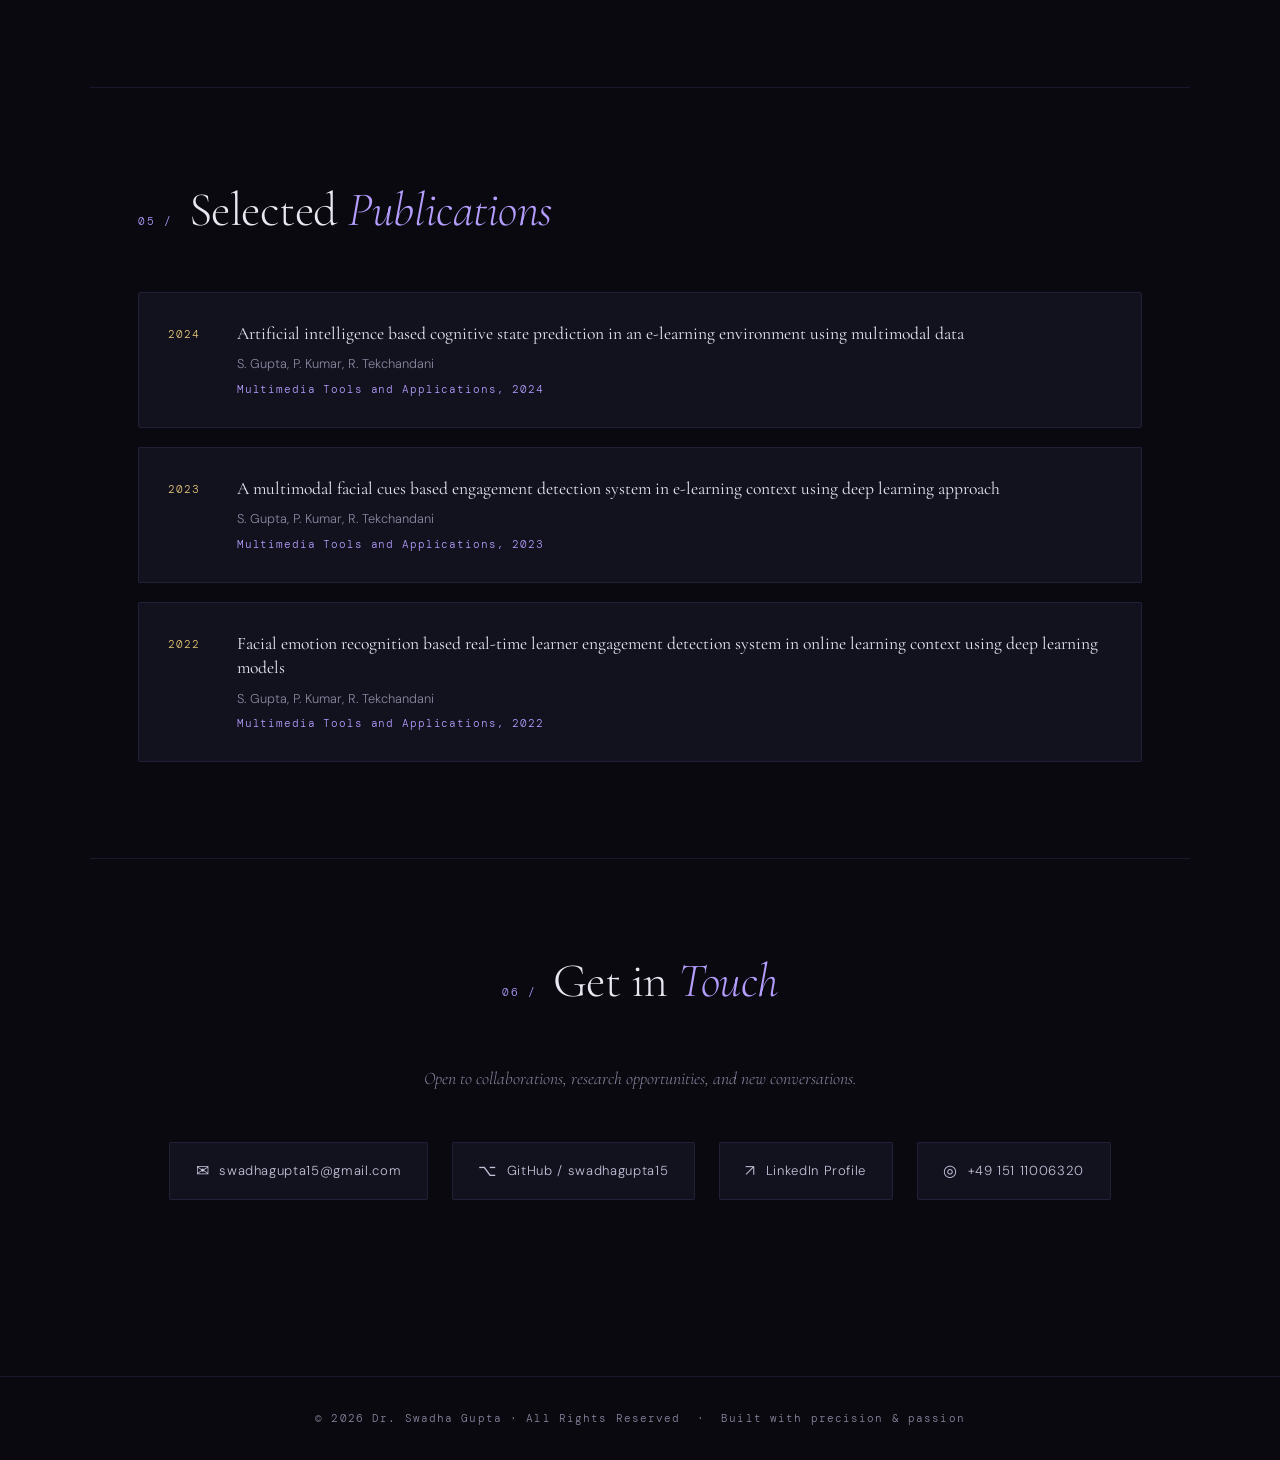
==== commit 0fb715b4: "pic" ====
--- a/index.html
+++ b/index.html
@@ -770,7 +770,7 @@
     </div>
     <div class="hero-right">
       <div class="hero-avatar">
-        <span class="avatar-initials">SG</span>
+        <img src="assets/images/profile.jpg" alt="Dr. Swadha Gupta" style="width: 100%; height: 100%; border-radius: 50%; object-fit: cover;">
       </div>
     </div>
   </div>
